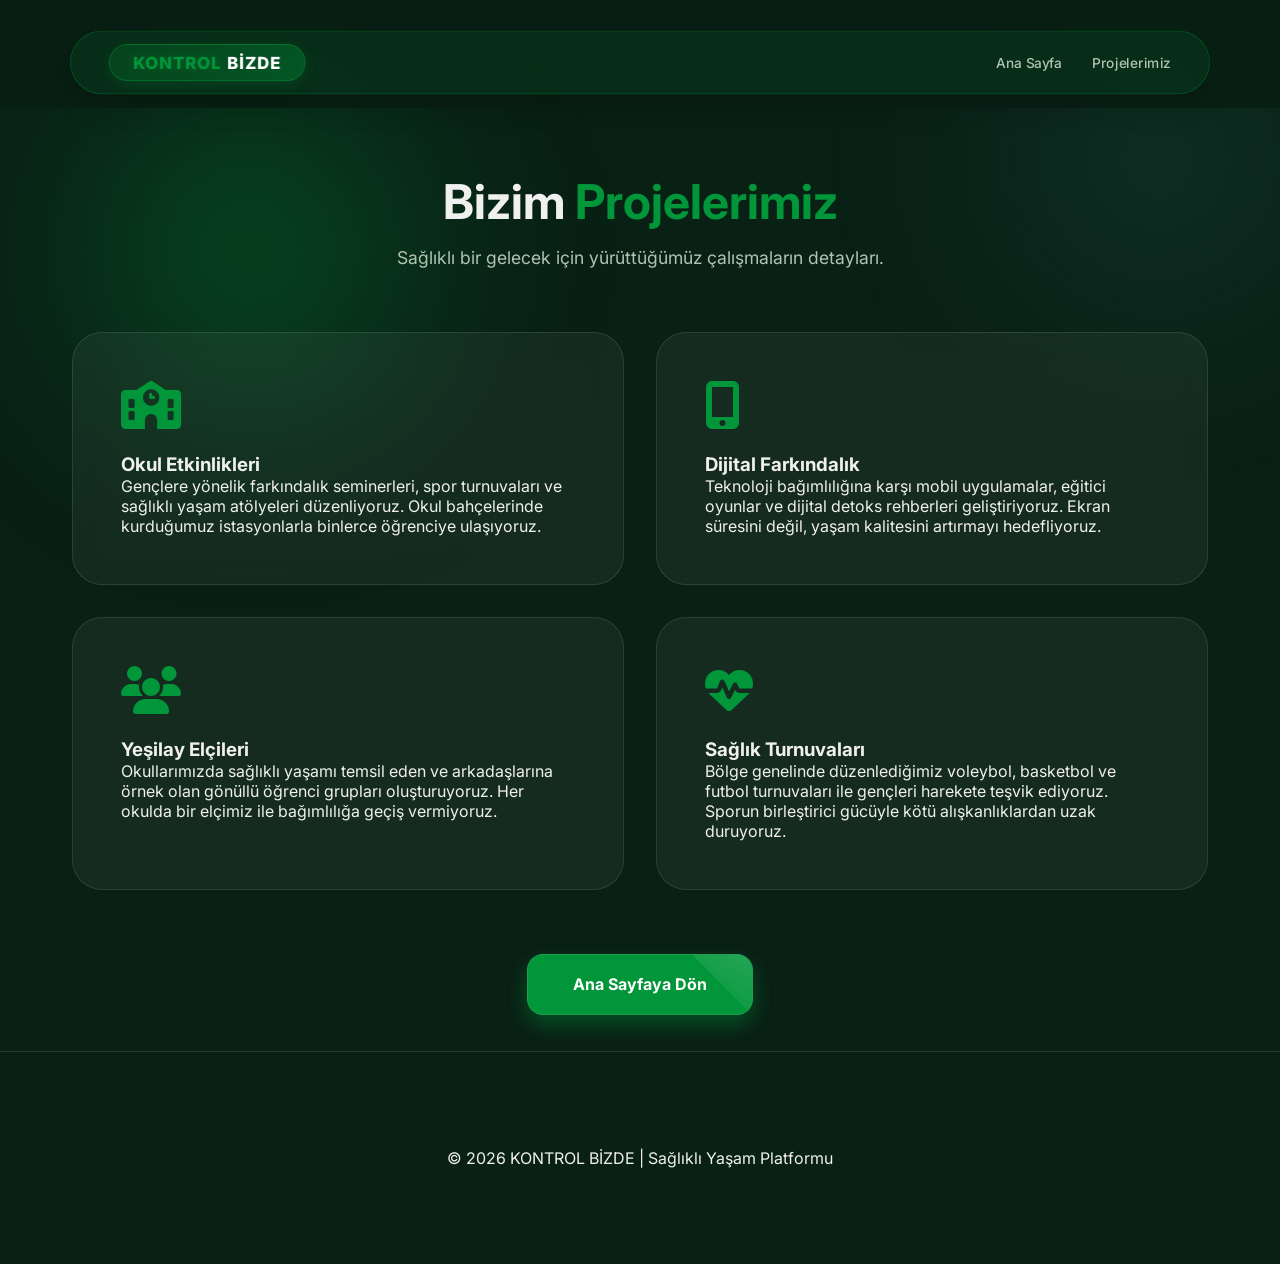
==== projelerimiz.html @ 623b545c "Add files via upload" ====
<!DOCTYPE html>
<html lang="tr">
<head>
    <meta charset="UTF-8">
    <meta name="viewport" content="width=device-width, initial-scale=1.0">
    <title>Projelerimiz | Kontrol Bizde</title>
    <link rel="stylesheet" href="https://cdnjs.cloudflare.com/ajax/libs/font-awesome/6.4.0/css/all.min.css">
    <link rel="stylesheet" href="style.css">
</head>
<body>
    <div class="bg-blobs">
        <div class="blob"></div>
        <div class="blob"></div>
    </div>

    <header class="main-header scrolled" style="position: relative; top: 0; background: rgba(9, 32, 21, 0.95);">
        <div class="top-logos">
            <a href="https://izmirsaglikliyasamligi.com" target="_blank" class="logo-circle" title="Yeşilay"><img src="logolar/yesilayLogo.png" alt="Yeşilay"></a>
            <a href="https://arkasnarlideremtal.meb.k12.tr" target="_blank" class="logo-circle" title="Arkas"><img src="logolar/arkasMtalLogo.png" alt="Arkas"></a>
            <a href="index.html" class="logo-circle" title="Kontrol Bizde"><img src="logolar/kontrolBizdeLogo.png" alt="Kontrol Bizde"></a>
            <a href="https://www.meb.gov.tr" target="_blank" class="logo-circle" title="Milli Eğitim"><img src="logolar/mebLogo.png" alt="MEB"></a>
        </div>
        <nav class="navbar" style="margin-top: 1rem;">
            <div class="container nav-content">
                <div class="logo-wrapper">
                    <a href="index.html" style="text-decoration: none;"><div class="logo"><span>KONTROL</span> BİZDE</div></a>
                </div>
                <ul class="nav-links">
                    <li><a href="index.html">Ana Sayfa</a></li>
                    <li><a href="projelerimiz.html" class="active">Projelerimiz</a></li>
                </ul>
            </div>
        </nav>
    </header>

    <main class="container" style="padding-top: 4rem;">
        <div class="section-header">
            <h2>Bizim <span>Projelerimiz</span></h2>
            <p>Sağlıklı bir gelecek için yürüttüğümüz çalışmaların detayları.</p>
        </div>

        <div class="grid-2">
            <div class="glass">
                <i class="fas fa-school" style="font-size: 3rem; color: var(--primary); margin-bottom: 1.5rem;"></i>
                <h3>Okul Etkinlikleri</h3>
                <p>Gençlere yönelik farkındalık seminerleri, spor turnuvaları ve sağlıklı yaşam atölyeleri düzenliyoruz. Okul bahçelerinde kurduğumuz istasyonlarla binlerce öğrenciye ulaşıyoruz.</p>
            </div>
            <div class="glass">
                <i class="fas fa-mobile-alt" style="font-size: 3rem; color: var(--primary); margin-bottom: 1.5rem;"></i>
                <h3>Dijital Farkındalık</h3>
                <p>Teknoloji bağımlılığına karşı mobil uygulamalar, eğitici oyunlar ve dijital detoks rehberleri geliştiriyoruz. Ekran süresini değil, yaşam kalitesini artırmayı hedefliyoruz.</p>
            </div>
            <div class="glass">
                <i class="fas fa-users" style="font-size: 3rem; color: var(--primary); margin-bottom: 1.5rem;"></i>
                <h3>Yeşilay Elçileri</h3>
                <p>Okullarımızda sağlıklı yaşamı temsil eden ve arkadaşlarına örnek olan gönüllü öğrenci grupları oluşturuyoruz. Her okulda bir elçimiz ile bağımlılığa geçiş vermiyoruz.</p>
            </div>
            <div class="glass">
                <i class="fas fa-heartbeat" style="font-size: 3rem; color: var(--primary); margin-bottom: 1.5rem;"></i>
                <h3>Sağlık Turnuvaları</h3>
                <p>Bölge genelinde düzenlediğimiz voleybol, basketbol ve futbol turnuvaları ile gençleri harekete teşvik ediyoruz. Sporun birleştirici gücüyle kötü alışkanlıklardan uzak duruyoruz.</p>
            </div>
        </div>

        <div style="text-align: center; margin-top: 4rem;">
            <a href="index.html" class="btn btn-primary">Ana Sayfaya Dön</a>
        </div>
    </main>

    <footer class="footer">
        <div class="container">
            <p>&copy; 2026 KONTROL BİZDE | Sağlıklı Yaşam Platformu</p>
        </div>
    </footer>
</body>
</html>
---- style.css ----
@import url('https://fonts.googleapis.com/css2?family=Inter:wght@300;400;600;800&display=swap');

:root {
    --primary: #009639; /* Yeşilay Yeşili */
    --primary-glow: rgba(0, 150, 57, 0.4);
    --bg-dark: #092015; /* Çok koyu yeşil, lojistik mavisinden daha sağlık temalı */
    --bg-card: rgba(255, 255, 255, 0.05);
    --text-main: #f0f0f0;
    --text-muted: #b0c4b1;
    --accent: #4dd0e1;
    --danger: #ff4b2b;
    --glass-border: rgba(255, 255, 255, 0.1);
}

* {
    margin: 0;
    padding: 0;
    box-sizing: border-box;
    font-family: 'Inter', sans-serif;
}

body {
    background-color: var(--bg-dark);
    color: var(--text-main);
    overflow-x: hidden;
    min-height: 100vh;
    cursor: default;
}

/* 4 Logos Spread across Top */
.main-header {
    position: fixed;
    top: 1.2rem; /* Increased gap from the very top */
    left: 0;
    width: 100%;
    z-index: 2000;
    padding: 2.5rem 0 1rem 0;
    display: flex;
    flex-direction: column;
    align-items: center;
    gap: 2rem; /* Increased gap for better proportion */
    transition: all 0.4s cubic-bezier(0.4, 0, 0.2, 1);
}

.main-header.scrolled {
    top: 0;
    padding: 0.8rem 0;
    background: rgba(9, 32, 21, 0.9);
    backdrop-filter: blur(35px);
}

.top-logos {
    width: 100%;
    display: flex;
    justify-content: space-evenly;
    align-items: center;
    transition: all 0.4s ease;
}

.main-header.scrolled .top-logos {
    opacity: 0;
    height: 0;
    margin-top: -2rem;
    pointer-events: none;
}

.main-header.scrolled .navbar {
    width: 95%;
    transform: scale(0.95);
}

.letter-box {
    width: clamp(30px, 4vw, 45px);
    height: clamp(40px, 5vw, 55px);
    background: rgba(255, 255, 255, 0.05);
    border: 2px solid rgba(255, 255, 255, 0.2);
    border-radius: 8px;
    display: flex;
    justify-content: center;
    align-items: center;
    font-size: 1.5rem;
    font-weight: 800;
    color: white;
    text-shadow: 0 0 10px rgba(0, 150, 57, 0.5);
    transition: all 0.3s cubic-bezier(0.175, 0.885, 0.32, 1.275);
}

.logo-circle {
    height: 120px; /* Daha belirgin boyut */
    width: auto;
    min-width: 140px;
    background: transparent;
    border: none;
    display: flex;
    justify-content: center;
    align-items: center;
    overflow: visible;
    transition: all 0.3s ease;
}

.logo-circle img {
    height: 100%;
    width: auto;
    object-fit: contain;
    filter: drop-shadow(0 0 15px rgba(255, 255, 255, 0.5)) brightness(1.1);
    transition: all 0.3s ease;
}

/* Her logonun görsel ağırlığını eşitlemek için hassas ölçeklendirme */
.logo-circle:nth-child(1) img {
    transform: scale(1.15); /* Yeşilay'ı biraz büyütüyoruz */
    filter: drop-shadow(0 0 15px rgba(255, 255, 255, 0.5)) brightness(1.25);
}

.logo-circle:nth-child(2) img {
    transform: scale(1.25); /* Arkas aynı kalıyor */
}

.logo-circle:nth-child(3) img {
    transform: scale(1.05); /* Kontrol Bizde'yi biraz küçültüyoruz */
}

.logo-circle:nth-child(4) img {
    transform: scale(1.1); /* MEB'i hafif büyütüyoruz */
}

.logo-circle:hover img {
    filter: drop-shadow(0 0 25px rgba(255, 255, 255, 0.7)) brightness(1.3);
    /* Hover'da her logonun mevcut ölçeğine %10 ekliyoruz */
}

.logo-circle:nth-child(1):hover img { transform: scale(1.25); }
.logo-circle:nth-child(2):hover img { transform: scale(1.35); }
.logo-circle:nth-child(3):hover img { transform: scale(1.15); }
.logo-circle:nth-child(4):hover img { transform: scale(1.2); }

/* Background Animation */
.bg-blobs {
    position: fixed;
    top: 0;
    left: 0;
    width: 100%;
    height: 100%;
    z-index: -1;
    overflow: hidden;
}

.blob {
    position: absolute;
    width: 500px;
    height: 500px;
    background: radial-gradient(circle, var(--primary-glow) 0%, transparent 70%);
    border-radius: 50%;
    filter: blur(80px);
    animation: move 20s infinite alternate;
}

.blob:nth-child(2) {
    background: radial-gradient(circle, rgba(77, 208, 225, 0.1) 0%, transparent 70%);
    right: -10%;
    top: -10%;
    animation-delay: -5s;
}

@keyframes move {
    from { transform: translate(-20%, -20%) scale(1); }
    to { transform: translate(20%, 20%) scale(1.2); }
}

/* Layout */
.container {
    max-width: 1200px;
    margin: 0 auto;
    padding: 2rem;
}

.navbar {
    width: 90%;
    max-width: 1200px;
    background: rgba(0, 150, 57, 0.12); /* Subtle green tint */
    border: 1px solid rgba(0, 150, 57, 0.3); /* Greenish border */
    border-radius: 40px;
    box-shadow: 0 10px 30px rgba(0,0,0,0.2);
    transition: all 0.3s ease;
}

.nav-content {
    display: flex;
    justify-content: space-between;
    align-items: center;
    padding: 0.8rem 2.5rem;
}

.logo-wrapper {
    background: linear-gradient(135deg, rgba(0, 150, 57, 0.2), rgba(0, 150, 57, 0.4));
    padding: 8px 24px;
    border-radius: 50px;
    border: 1px solid rgba(0, 150, 57, 0.5);
    box-shadow: 0 4px 15px rgba(0, 150, 57, 0.2);
    backdrop-filter: blur(10px);
    transition: all 0.3s ease;
}

.logo-wrapper:hover {
    transform: translateY(-2px) scale(1.02);
    box-shadow: 0 8px 25px rgba(0, 150, 57, 0.4);
    background: linear-gradient(135deg, rgba(0, 150, 57, 0.3), rgba(0, 150, 57, 0.5));
}

.logo {
    font-size: 1.1rem;
    font-weight: 800;
    letter-spacing: 1px;
    color: white;
}

.logo span {
    color: var(--primary);
    text-shadow: 0 0 10px var(--primary-glow);
}

.nav-links {
    display: flex;
    list-style: none;
    gap: 2rem;
}

.nav-links a {
    text-decoration: none;
    color: var(--text-muted);
    font-weight: 500;
    font-size: 0.9rem;
    transition: color 0.3s ease;
}

.nav-links a:hover {
    color: var(--primary);
}

.school-tag {
    font-size: 0.8rem;
    font-weight: 700;
    color: var(--primary);
    padding: 5px 12px;
    border: 1px solid var(--primary);
    border-radius: 20px;
}

/* Sections */
.section {
    padding: 10rem 0 6rem 0;
}

.bg-alt {
    background: rgba(255, 255, 255, 0.02);
}

.section-header {
    text-align: center;
    margin-bottom: 4rem;
}

.section-header h2 {
    font-size: 3rem;
    margin-bottom: 1rem;
}

.section-header h2 span {
    color: var(--primary);
}

.section-header p {
    color: var(--text-muted);
    font-size: 1.1rem;
}

/* Hero Section */
.hero {
    text-align: center;
    min-height: 100vh;
    width: 100%;
    display: flex;
    flex-direction: column;
    justify-content: center;
    align-items: center;
    padding: 0 2rem; /* Remove top/bottom padding to let flex center it */
    animation: fadeIn 1s ease-out;
    background: url('hero-bg-clean.png') no-repeat center center;
    background-size: cover;
    margin-bottom: 0;
    position: relative;
    border: none;
    overflow: hidden;
}

.hero .container {
    padding-top: 160px; /* Header'dan daha fazla uzaklaşmak için artırıldı */
    display: flex;
    flex-direction: column;
    align-items: center;
    width: 100%;
}

.hero::before {
    content: '';
    position: absolute;
    top: 0;
    left: 0;
    width: 100%;
    height: 100%;
    background: linear-gradient(to bottom, rgba(9, 32, 21, 0.6), rgba(9, 32, 21, 0.98));
    z-index: 1;
}

.hero * {
    position: relative;
    z-index: 2;
}

.hero h1 {
    font-size: clamp(3rem, 8vw, 5.5rem); /* Dynamic sizing */
    font-weight: 800;
    margin-bottom: 2rem;
    line-height: 1.1;
    background: linear-gradient(to bottom, #fff, #b0c4b1);
    -webkit-background-clip: text;
    -webkit-text-fill-color: transparent;
}

.hero p {
    font-size: clamp(1rem, 2vw, 1.3rem);
    color: var(--text-muted);
    max-width: 700px;
    margin: 0 auto 4rem;
    line-height: 1.6;
}

/* Buttons */
.btn {
    padding: 1.2rem 2.8rem;
    border-radius: 16px;
    font-weight: 700;
    cursor: pointer;
    transition: all 0.3s cubic-bezier(0.4, 0, 0.2, 1);
    text-decoration: none;
    display: inline-block;
    border: 1px solid var(--glass-border);
    position: relative;
    overflow: hidden;
}

.btn::after {
    content: '';
    position: absolute;
    top: -50%;
    left: -50%;
    width: 200%;
    height: 200%;
    background: linear-gradient(to bottom right, rgba(255,255,255,0) 0%, rgba(255,255,255,0.2) 50%, rgba(255,255,255,0) 100%);
    transform: rotate(45deg) translateY(-100%);
    transition: transform 0.6s ease;
}

.btn-primary {
    background: var(--primary);
    color: white;
    box-shadow: 0 10px 20px var(--primary-glow);
}

.btn-primary:hover {
    transform: translateY(-5px);
    box-shadow: 0 15px 30px var(--primary-glow);
    filter: brightness(1.1);
}

.btn:hover::after {
    transform: rotate(45deg) translateY(100%);
}

/* Grid Systems */
.grid-2 {
    display: grid;
    grid-template-columns: 1fr 1fr;
    gap: 2rem;
}

.info-grid {
    display: grid;
    grid-template-columns: repeat(3, 1fr);
    gap: 2rem;
}

.glass {
    background: var(--bg-card);
    backdrop-filter: blur(15px);
    -webkit-backdrop-filter: blur(15px);
    border: 1px solid var(--glass-border);
    border-radius: 30px;
    padding: 3rem;
    transition: all 0.4s ease;
    animation: float 6s ease-in-out infinite;
}

.grid-2 .glass:nth-child(1) { animation-delay: 0s; }
.grid-2 .glass:nth-child(2) { animation-delay: 1.5s; }
.grid-2 .glass:nth-child(3) { animation-delay: 3s; }
.grid-2 .glass:nth-child(4) { animation-delay: 4.5s; }

.glass:hover {
    animation-play-state: paused;
    transform: translateY(-8px) scale(1.02);
    border-color: rgba(255,255,255,0.4);
    box-shadow: 0 20px 40px rgba(0, 150, 57, 0.15);
}

.info-grid {
    display: grid;
    grid-template-columns: repeat(3, 1fr);
    gap: 2rem;
}

.info-card {
    cursor: pointer;
    text-align: center;
}

.info-card h4 {
    color: var(--primary);
    font-size: 1.5rem;
    margin-bottom: 1rem;
}

/* Footer */
.footer {
    padding: 4rem 0;
    border-top: 1px solid var(--glass-border);
    text-align: center;
}

.social-links {
    margin-top: 1rem;
    display: flex;
    justify-content: center;
    gap: 2rem;
    color: var(--text-muted);
    font-size: 0.9rem;
}

/* Mobile Responsive */
@media (max-width: 768px) {
    .nav-links { display: none; }
    .grid-2, .info-grid { grid-template-columns: 1fr; }
    .hero h1 { font-size: 3rem; }
    .top-logos { display: none; } 
    .navbar { top: 1rem; width: 95%; border-radius: 20px; }
    .hero { padding: 12rem 1rem 5rem 1rem; }
}

/* Game Interface */
#game-container {
    display: none;
    position: fixed;
    top: 0;
    left: 0;
    width: 100%;
    height: 100%;
    background: radial-gradient(circle at center, rgba(9, 32, 21, 0.95), rgba(4, 15, 10, 0.98));
    z-index: 100;
    padding: 2rem;
    flex-direction: column;
    backdrop-filter: blur(15px);
}

.game-header {
    display: flex;
    justify-content: space-between;
    align-items: center;
    margin-top: 10rem; /* Adjusted for new header height */
    margin-bottom: 2rem;
    padding: 1rem 2rem;
    background: rgba(255, 255, 255, 0.05);
    border: 1px solid var(--glass-border);
    border-radius: 16px;
}

.btn-exit {
    padding: 0.5rem 1.5rem;
    background: rgba(255,255,255,0.1);
    border: 1px solid rgba(255,255,255,0.2);
    color: white;
}

.btn-exit:hover {
    background: rgba(255, 60, 60, 0.4);
    border-color: rgba(255, 60, 60, 0.8);
}

.score-board {
    font-size: 1.5rem;
    font-weight: 700;
    color: var(--primary);
    text-shadow: 0 0 10px var(--primary-glow);
}

.pulse-text {
    animation: textPulse 0.3s ease-out;
}

.game-content-area {
    flex: 1;
    display: flex;
    justify-content: center;
    align-items: center;
    position: relative;
    width: 100%;
}

canvas {
    background: rgba(10, 15, 25, 0.6);
    border-radius: 20px;
    display: block;
    margin: auto;
    max-width: 100%;
    border: 1px solid var(--glass-border);
    box-shadow: 0 10px 40px rgba(0,0,0,0.5);
}

/* Glass Panels */
.glass-panel {
    background: rgba(255, 255, 255, 0.05);
    backdrop-filter: blur(24px);
    -webkit-backdrop-filter: blur(24px);
    border: 1px solid rgba(255, 255, 255, 0.1);
    border-radius: 24px;
    padding: 3rem;
    box-shadow: 0 20px 50px rgba(0,0,0,0.5);
    text-align: center;
    max-width: 800px;
    width: 90%;
}

.overlay-panel {
    position: absolute;
    top: 50%;
    left: 50%;
    transform: translate(-50%, -50%);
    z-index: 10;
}

/* Quiz Styles */
.timer-wrap {
    width: 100%;
    height: 8px;
    background: rgba(255,255,255,0.1);
    border-radius: 4px;
    margin-bottom: 2rem;
    overflow: hidden;
}

#quiz-progress-fill {
    height: 100%;
    width: 0%;
    background: var(--primary);
    box-shadow: 0 0 10px var(--primary);
    transition: width 0.3s ease-out;
}

.quiz-header {
    color: var(--text-muted);
    font-size: 0.9rem;
    margin-bottom: 1rem;
    text-transform: uppercase;
    letter-spacing: 2px;
}

#quiz-question {
    font-size: 2rem;
    margin-bottom: 2.5rem;
    line-height: 1.4;
}

.quiz-grid {
    display: flex;
    flex-direction: column;
    gap: 1rem;
    max-width: 650px;
    margin: 0 auto;
}

.quiz-btn {
    display: flex;
    align-items: center;
    padding: 1.2rem 1.5rem;
    font-size: 1.1rem;
    background: rgba(255, 255, 255, 0.05);
    border: 1px solid rgba(255, 255, 255, 0.2);
    color: white;
    border-radius: 12px;
    cursor: pointer;
    transition: all 0.3s ease;
    text-align: left;
}

.quiz-btn .option-letter {
    display: flex;
    justify-content: center;
    align-items: center;
    width: 40px;
    height: 40px;
    border-radius: 50%;
    background: rgba(255,255,255,0.1);
    margin-right: 1.5rem;
    font-weight: bold;
    color: var(--accent);
    flex-shrink: 0;
}

.quiz-btn:hover {
    background: rgba(255, 255, 255, 0.15);
    border-color: var(--accent);
    transform: translateX(10px);
    box-shadow: 0 5px 15px rgba(77, 208, 225, 0.2);
}

/* Puzzle Styles */
.puzzle-target-area {
    min-height: 80px;
    border-radius: 16px;
    margin-bottom: 2rem;
    display: flex;
    flex-direction: column;
    justify-content: center;
    align-items: center;
    gap: 0.8rem;
    padding: 1rem;
}

.letter-box {
    width: 60px;
    height: 70px;
    display: flex;
    justify-content: center;
    align-items: center;
    font-size: 2rem;
    font-weight: bold;
    background: rgba(0,0,0,0.3);
    border-bottom: 4px solid var(--text-muted);
    border-radius: 8px;
    color: white;
    text-transform: uppercase;
    transition: all 0.3s ease;
}

.letter-box.filled {
    background: rgba(0, 150, 57, 0.2);
    border-bottom-color: var(--primary);
    box-shadow: 0 -10px 20px rgba(0, 150, 57, 0.2) inset;
    animation: popIn 0.3s cubic-bezier(0.175, 0.885, 0.32, 1.275);
}

.letter-box.hinted {
    background: rgba(77, 208, 225, 0.2);
    border-bottom-color: var(--accent);
}

.puzzle-keyboard {
    display: flex;
    justify-content: center;
    gap: 0.5rem;
    flex-wrap: wrap;
    max-width: 650px;
    margin: 0 auto;
}

.key-btn {
    width: 45px;
    height: 55px;
    font-size: 1.2rem;
    font-weight: 600;
    border-radius: 8px;
    background: rgba(255,255,255,0.1);
    border: 1px solid rgba(255,255,255,0.2);
    color: white;
    cursor: pointer;
    transition: all 0.2s ease;
    display: flex;
    justify-content: center;
    align-items: center;
}

.key-btn:hover:not(.disabled) {
    background: rgba(255,255,255,0.3);
    transform: translateY(-2px);
}

.key-btn.disabled {
    opacity: 0.2;
    cursor: default;
    background: rgba(0,0,0,0.5);
    border-color: transparent;
}

/* Animations */
@keyframes fadeIn {
    from { opacity: 0; transform: translateY(20px); }
    to { opacity: 1; transform: translateY(0); }
}

@keyframes popIn {
    0% { transform: scale(0); opacity: 0; }
    100% { transform: scale(1); opacity: 1; }
}

@keyframes pulse {
    0% { transform: scale(1); }
    50% { transform: scale(1.05); }
    100% { transform: scale(1); }
}

@keyframes textPulse {
    0% { transform: scale(1); color: #fff; }
    50% { transform: scale(1.5); color: var(--primary); }
    100% { transform: scale(1); color: var(--primary); }
}

.active-pulse {
    animation: pulse 2s infinite;
}

@keyframes flashRed {
    0% { background: rgba(255, 0, 0, 0.4); }
    100% { background: transparent; }
}

@keyframes float {
    0% { transform: translateY(0px); }
    50% { transform: translateY(-12px); }
    100% { transform: translateY(0px); }
}

.flash-error {
    animation: flashRed 0.5s ease-out;
}
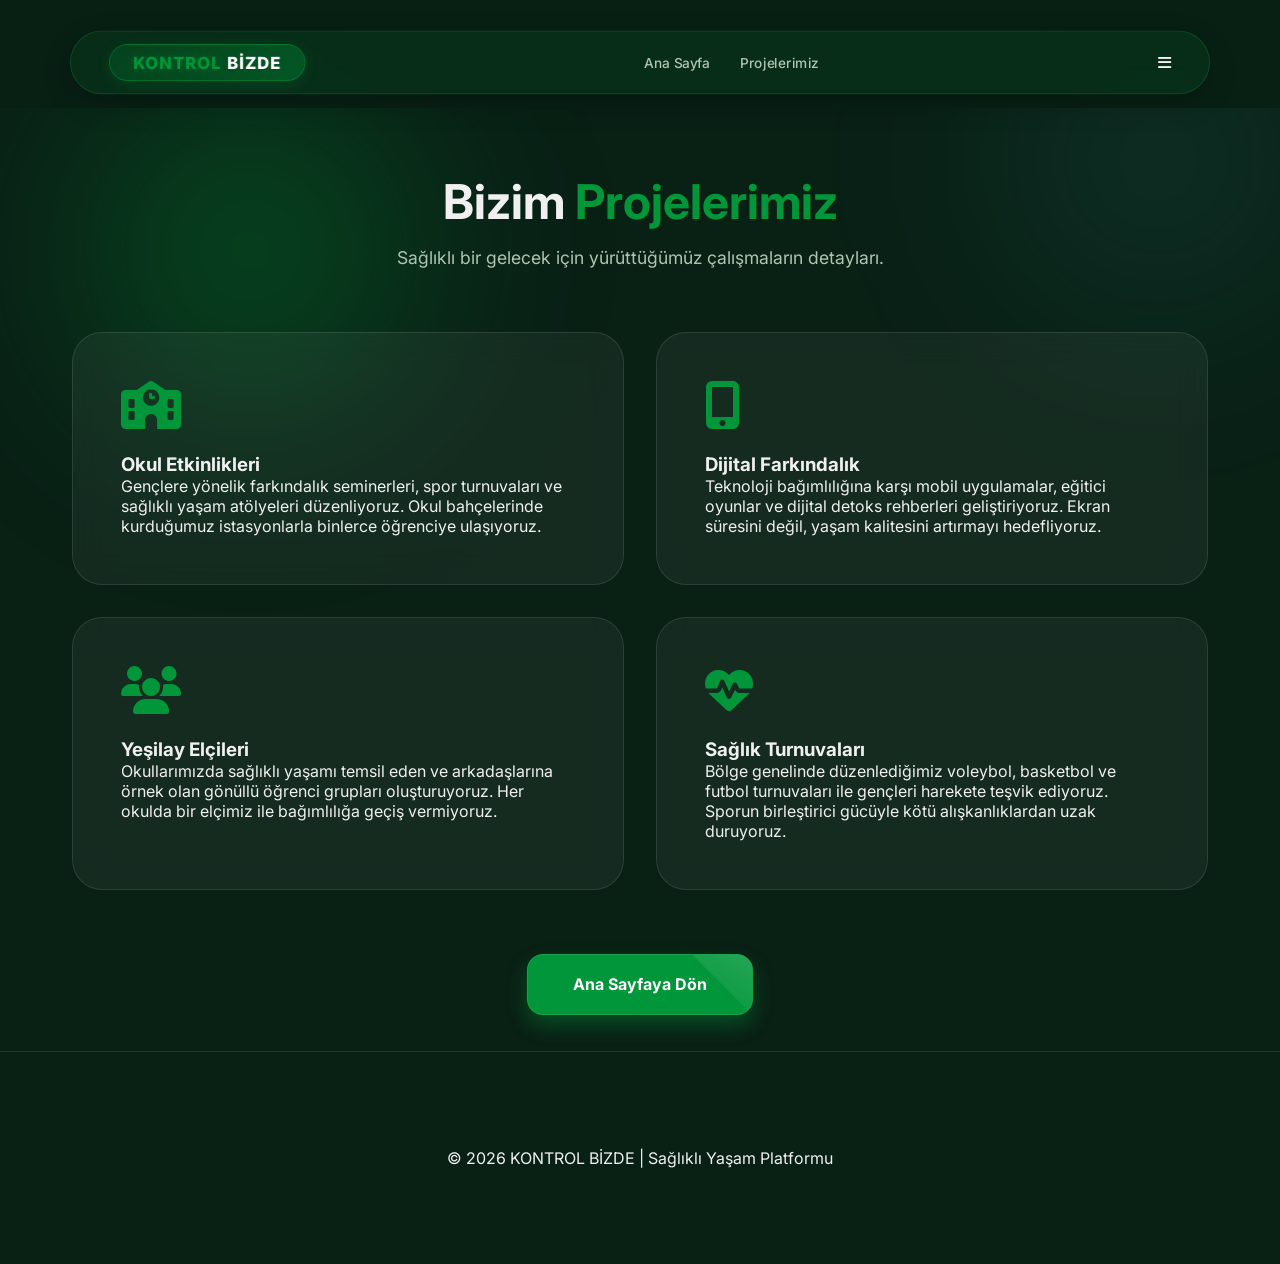
==== commit 96d2a147: "Add files via upload" ====
--- a/projelerimiz.html
+++ b/projelerimiz.html
@@ -29,6 +29,9 @@
                     <li><a href="index.html">Ana Sayfa</a></li>
                     <li><a href="projelerimiz.html" class="active">Projelerimiz</a></li>
                 </ul>
+                <div class="mobile-menu-btn">
+                    <i class="fas fa-bars"></i>
+                </div>
             </div>
         </nav>
     </header>
@@ -72,5 +75,6 @@
             <p>&copy; 2026 KONTROL BİZDE | Sağlıklı Yaşam Platformu</p>
         </div>
     </footer>
+    <script src="app.js"></script>
 </body>
 </html>
--- a/style.css
+++ b/style.css
@@ -741,3 +741,89 @@
 .flash-error {
     animation: flashRed 0.5s ease-out;
 }
+
+/* --- Responsive Design --- */
+
+/* Medium Devices (Tablets, 992px and down) */
+@media (max-width: 992px) {
+    .container { padding: 1.5rem; }
+    .hero h1 { font-size: 3.5rem; }
+    .nav-links { gap: 1rem; }
+    .nav-links a { font-size: 0.9rem; }
+}
+
+/* Small Devices (Phones, 768px and down) */
+@media (max-width: 768px) {
+    .main-header { padding: 1rem 0; gap: 1rem; }
+    
+    .top-logos { 
+        gap: 15px; 
+        padding: 0 10px;
+    }
+    
+    .logo-circle {
+        width: 80px;
+        height: 80px;
+    }
+
+    .navbar { width: 95%; }
+    
+    .nav-links {
+        display: none; /* Hidden by default on mobile */
+        position: absolute;
+        top: 100%;
+        left: 0;
+        width: 100%;
+        background: rgba(9, 32, 21, 0.98);
+        backdrop-filter: blur(20px);
+        flex-direction: column;
+        padding: 2rem;
+        gap: 1.5rem;
+        border-radius: 0 0 30px 30px;
+        border: 1px solid rgba(0, 150, 57, 0.3);
+        border-top: none;
+        z-index: 1000;
+    }
+
+    .nav-links.active {
+        display: flex;
+        animation: fadeIn 0.3s ease-out;
+    }
+
+    .mobile-menu-btn {
+        display: block;
+        font-size: 1.5rem;
+        color: white;
+        cursor: pointer;
+    }
+
+    .school-tag { display: none; }
+    
+    .hero { min-height: auto; padding: 12rem 1.5rem 6rem 1.5rem; }
+    .hero .container { padding-top: 0; }
+    .hero h1 { font-size: 2.5rem; }
+    
+    .grid-2, .grid-3, .info-grid {
+        grid-template-columns: 1fr;
+    }
+
+    .section-header h2 { font-size: 2rem; }
+    
+    /* Game Area on Mobile */
+    #game-container {
+        padding: 0.5rem;
+    }
+    
+    .game-content-area {
+        height: 60vh;
+    }
+}
+
+/* Extra Small Devices */
+@media (max-width: 480px) {
+    .top-logos { gap: 10px; }
+    .logo-circle { width: 60px; height: 60px; }
+    .logo-wrapper { padding: 5px 12px; }
+    .logo { font-size: 0.9rem; }
+    .hero h1 { font-size: 2rem; }
+}
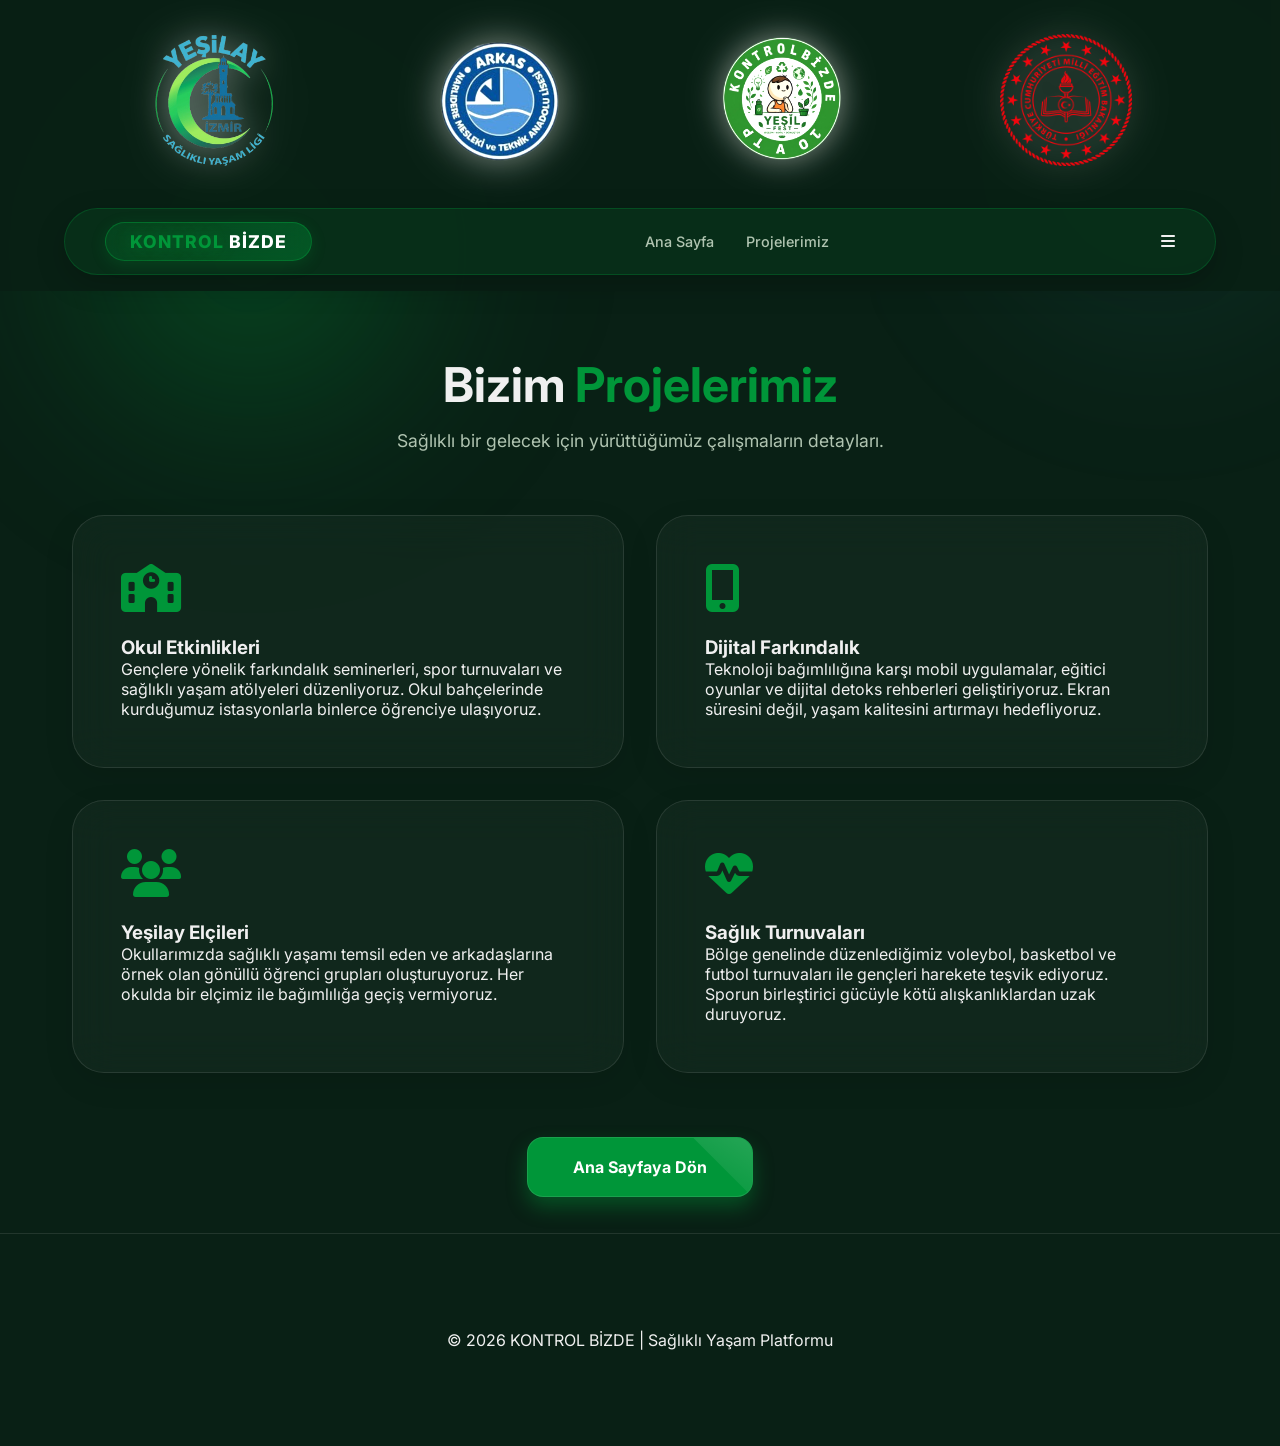
==== commit c0ebffcd: "Add files via upload" ====
--- a/projelerimiz.html
+++ b/projelerimiz.html
@@ -13,7 +13,7 @@
         <div class="blob"></div>
     </div>
 
-    <header class="main-header scrolled" style="position: relative; top: 0; background: rgba(9, 32, 21, 0.95);">
+    <header class="main-header" style="position: relative; top: 0; background: rgba(9, 32, 21, 0.95);">
         <div class="top-logos">
             <a href="https://izmirsaglikliyasamligi.com" target="_blank" class="logo-circle" title="Yeşilay"><img src="logolar/yesilayLogo.png" alt="Yeşilay"></a>
             <a href="https://arkasnarlideremtal.meb.k12.tr" target="_blank" class="logo-circle" title="Arkas"><img src="logolar/arkasMtalLogo.png" alt="Arkas"></a>
--- a/style.css
+++ b/style.css
@@ -216,7 +216,8 @@
 
 .logo span {
     color: var(--primary);
-    text-shadow: 0 0 10px var(--primary-glow);
+    text-shadow: 0 0 15px var(--primary-glow);
+    font-weight: 800;
 }
 
 .nav-links {
@@ -248,7 +249,7 @@
 
 /* Sections */
 .section {
-    padding: 10rem 0 6rem 0;
+    padding: 20rem 0 6rem 0;
 }
 
 .bg-alt {
@@ -294,7 +295,7 @@
 }
 
 .hero .container {
-    padding-top: 160px; /* Header'dan daha fazla uzaklaşmak için artırıldı */
+    padding-top: 280px; /* Increased to account for the large header height (logos + navbar) */
     display: flex;
     flex-direction: column;
     align-items: center;
@@ -308,7 +309,7 @@
     left: 0;
     width: 100%;
     height: 100%;
-    background: linear-gradient(to bottom, rgba(9, 32, 21, 0.6), rgba(9, 32, 21, 0.98));
+    background: linear-gradient(135deg, rgba(9, 32, 21, 0.8) 0%, rgba(0, 150, 57, 0.1) 50%, rgba(9, 32, 21, 0.98) 100%);
     z-index: 1;
 }
 
@@ -391,26 +392,21 @@
 }
 
 .glass {
-    background: var(--bg-card);
-    backdrop-filter: blur(15px);
-    -webkit-backdrop-filter: blur(15px);
-    border: 1px solid var(--glass-border);
-    border-radius: 30px;
+    background: rgba(255, 255, 255, 0.03);
+    backdrop-filter: blur(20px);
+    -webkit-backdrop-filter: blur(20px);
+    border: 1px solid rgba(255, 255, 255, 0.1);
+    border-radius: 32px;
     padding: 3rem;
-    transition: all 0.4s ease;
-    animation: float 6s ease-in-out infinite;
-}
-
-.grid-2 .glass:nth-child(1) { animation-delay: 0s; }
-.grid-2 .glass:nth-child(2) { animation-delay: 1.5s; }
-.grid-2 .glass:nth-child(3) { animation-delay: 3s; }
-.grid-2 .glass:nth-child(4) { animation-delay: 4.5s; }
+    transition: all 0.5s cubic-bezier(0.23, 1, 0.32, 1);
+    box-shadow: 0 10px 30px rgba(0, 0, 0, 0.1);
+}
 
 .glass:hover {
-    animation-play-state: paused;
-    transform: translateY(-8px) scale(1.02);
-    border-color: rgba(255,255,255,0.4);
-    box-shadow: 0 20px 40px rgba(0, 150, 57, 0.15);
+    transform: translateY(-12px) scale(1.02);
+    background: rgba(255, 255, 255, 0.07);
+    border-color: var(--primary);
+    box-shadow: 0 25px 50px rgba(0, 150, 57, 0.2);
 }
 
 .info-grid {
@@ -475,7 +471,7 @@
     display: flex;
     justify-content: space-between;
     align-items: center;
-    margin-top: 10rem; /* Adjusted for new header height */
+    margin-top: 0; /* Header is hidden during game, no need for large margin */
     margin-bottom: 2rem;
     padding: 1rem 2rem;
     background: rgba(255, 255, 255, 0.05);
@@ -545,6 +541,41 @@
     left: 50%;
     transform: translate(-50%, -50%);
     z-index: 10;
+    animation: modalIn 0.5s cubic-bezier(0.19, 1, 0.22, 1);
+}
+
+@keyframes modalIn {
+    from { opacity: 0; transform: translate(-50%, -40%) scale(0.9); }
+    to { opacity: 1; transform: translate(-50%, -50%) scale(1); }
+}
+
+.btn-hint {
+    background: rgba(0, 150, 57, 0.15);
+    border: 1px solid var(--primary);
+    color: white;
+    padding: 0.6rem 1.5rem;
+    font-size: 0.9rem;
+}
+
+.game-stats-container {
+    display: flex;
+    gap: 3rem;
+    align-items: center;
+    background: rgba(255, 255, 255, 0.03);
+    padding: 0.5rem 2rem;
+    border-radius: 50px;
+    border: 1px solid rgba(255,255,255,0.1);
+}
+
+.stat-item {
+    font-size: 1.1rem;
+    letter-spacing: 1px;
+    font-weight: 800;
+}
+
+.lives-item {
+    color: var(--danger);
+    text-shadow: 0 0 10px rgba(255, 75, 43, 0.4);
 }
 
 /* Quiz Styles */
@@ -636,12 +667,12 @@
 }
 
 .letter-box {
-    width: 60px;
-    height: 70px;
+    width: clamp(35px, 8vw, 60px);
+    height: clamp(45px, 10vw, 70px);
     display: flex;
     justify-content: center;
     align-items: center;
-    font-size: 2rem;
+    font-size: clamp(1.2rem, 4vw, 2rem);
     font-weight: bold;
     background: rgba(0,0,0,0.3);
     border-bottom: 4px solid var(--text-muted);
@@ -797,33 +828,84 @@
         cursor: pointer;
     }
 
-    .school-tag { display: none; }
+    /* Modal & Panel Fixes for Mobile */
+    #site-modal, .overlay-panel, .glass-panel {
+        width: 92% !important;
+        max-width: 92% !important;
+        max-height: 85vh;
+        overflow-y: auto;
+        padding: 1.5rem !important;
+        left: 50% !important;
+        top: 50% !important;
+        transform: translate(-50%, -50%) !important;
+    }
+
+    #modal-title { font-size: 1.6rem !important; }
+    #modal-desc { font-size: 1rem !important; margin-bottom: 1.5rem !important; }
+    #modal-icon { font-size: 2.5rem !important; margin-bottom: 1rem !important; }
+
+    /* Quiz Mobile Fix */
+    #quiz-container {
+        padding: 1rem !important;
+    }
     
-    .hero { min-height: auto; padding: 12rem 1.5rem 6rem 1.5rem; }
+    .quiz-options {
+        grid-template-columns: 1fr !important;
+        gap: 0.8rem !important;
+    }
+
+    .option-btn {
+        padding: 1rem !important;
+        font-size: 0.95rem !important;
+    }
+
+    /* Game Container Fix */
+    #game-container {
+        padding: 10px;
+        display: flex;
+        flex-direction: column;
+    }
+
+    .game-header {
+        padding: 0.5rem;
+        flex-wrap: wrap;
+        justify-content: center;
+        gap: 10px;
+    }
+
+    .game-content-area {
+        height: 55vh;
+        margin: 10px 0;
+    }
+
+    .btn-exit {
+        position: static !important;
+        margin-top: 10px;
+        width: 100%;
+    }
+
+    /* Hero Responsive */
+    .hero { min-height: auto; padding: 10rem 1.5rem 5rem 1.5rem; }
     .hero .container { padding-top: 0; }
-    .hero h1 { font-size: 2.5rem; }
+    .hero h1 { font-size: 2.2rem; }
+    .hero p { font-size: 1rem; margin-bottom: 2rem; }
     
     .grid-2, .grid-3, .info-grid {
         grid-template-columns: 1fr;
-    }
-
-    .section-header h2 { font-size: 2rem; }
-    
-    /* Game Area on Mobile */
-    #game-container {
-        padding: 0.5rem;
-    }
-    
-    .game-content-area {
-        height: 60vh;
-    }
+        gap: 1.5rem;
+    }
+
+    .section-header h2 { font-size: 1.8rem; }
 }
 
 /* Extra Small Devices */
 @media (max-width: 480px) {
-    .top-logos { gap: 10px; }
-    .logo-circle { width: 60px; height: 60px; }
-    .logo-wrapper { padding: 5px 12px; }
-    .logo { font-size: 0.9rem; }
-    .hero h1 { font-size: 2rem; }
-}
+    .top-logos { gap: 10px; padding: 0 5px; }
+    .logo-circle { width: 55px; height: 55px; }
+    .logo-wrapper { padding: 4px 10px; }
+    .logo { font-size: 0.85rem; }
+    .hero h1 { font-size: 1.8rem; }
+    .section-header h2 { font-size: 1.6rem; }
+    
+    .card.glass { padding: 1.5rem; }
+}
